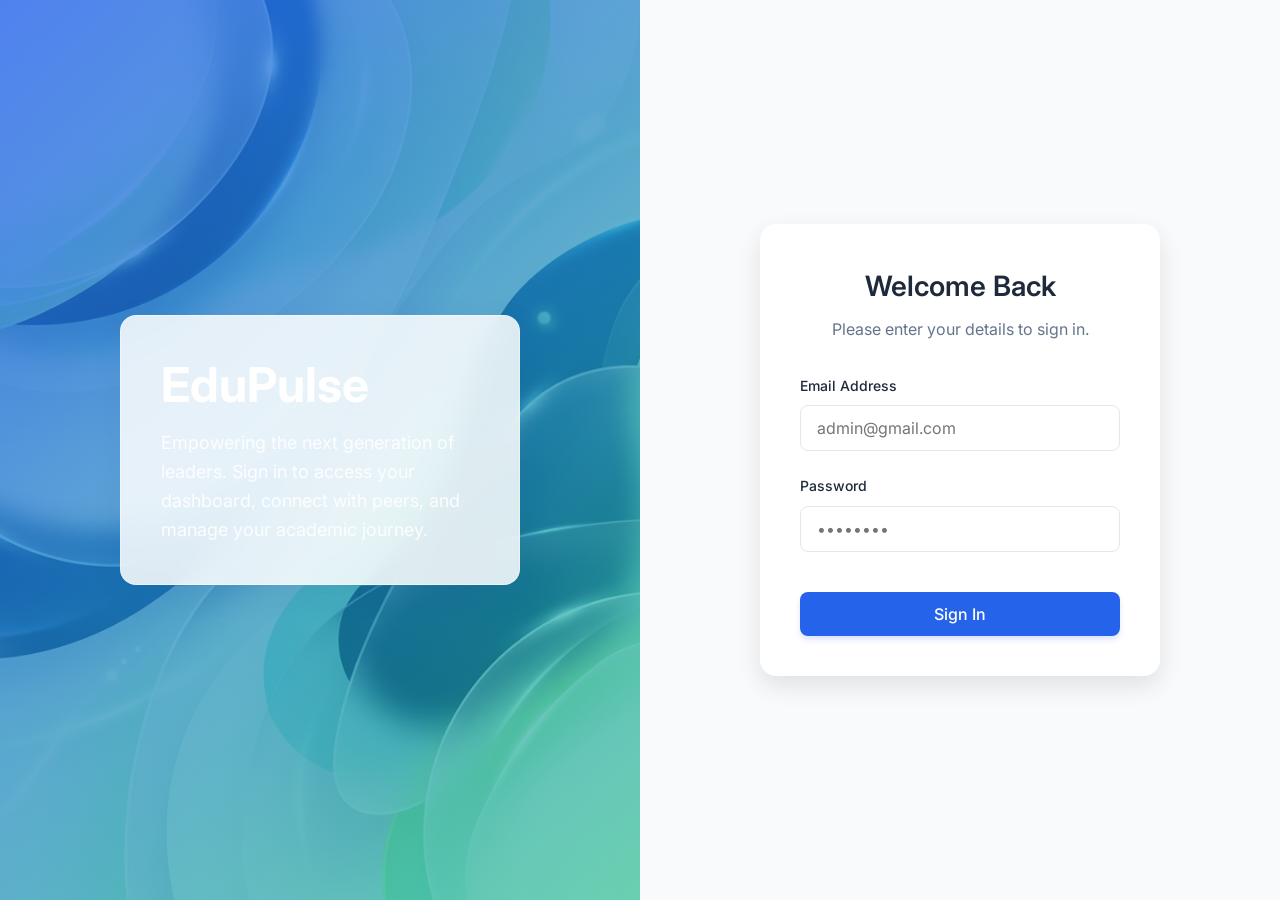
==== project/index.html @ fe65ae78 "initial commit" ====
<!DOCTYPE html>
<html lang="en">

<head>
    <meta charset="UTF-8">
    <meta name="viewport" content="width=device-width, initial-scale=1.0">
    <title>Institution Portal | Login</title>
    <link rel="stylesheet" href="css/style.css">
</head>

<body>

    <div class="login-page">
        <!-- Left Side: Brand/Hero Image -->
        <div class="login-left">
            <div class="login-bg" style="background-image: url('assets/images/hero_bg.png');"></div>
            <div class="login-brand-overlay"></div>
            <div class="login-brand-content glass-panel" style="padding: 2.5rem;">
                <h1>EduPulse</h1>
                <p>Empowering the next generation of leaders. Sign in to access your dashboard, connect with peers, and
                    manage your academic journey.</p>
            </div>
        </div>

        <!-- Right Side: Login Form -->
        <div class="login-right">
            <div class="login-card glass-panel" style="background: #fff; box-shadow: var(--shadow-lg); border: none;">
                <div class="login-card-header">
                    <h2>Welcome Back</h2>
                    <p>Please enter your details to sign in.</p>
                </div>

                <div class="form-group">
                    <label for="email">Email Address</label>
                    <input type="email" id="email" placeholder="admin@gmail.com">
                </div>

                <div class="form-group">
                    <label for="password">Password</label>
                    <input type="password" id="password" placeholder="••••••••">
                </div>

                <button onclick="login()" class="btn btn-primary btn-block" style="margin-top: 1rem;">
                    Sign In
                </button>
            </div>
        </div>
    </div>

    <!-- Container for dynamic Toast Notifications -->
    <div id="toast-container"></div>

    <script src="js/utils.js"></script>
    <script src="js/auth.js"></script>
</body>

</html>
---- project/css/style.css ----
@import url('https://fonts.googleapis.com/css2?family=Inter:wght@300;400;500;600;700&display=swap');

:root {
    --primary-blue: #2563EB;
    --primary-blue-hover: #1D4ED8;
    --primary-green: #10B981;
    --primary-green-hover: #059669;
    --bg-light: #F8FAFC;
    --card-bg: rgba(255, 255, 255, 0.85);
    --text-main: #1E293B;
    --text-muted: #64748B;
    --border-color: #E2E8F0;
    --shadow-sm: 0 1px 3px rgba(0,0,0,0.1);
    --shadow-md: 0 4px 6px rgba(0,0,0,0.05), 0 10px 15px rgba(0,0,0,0.1);
    --shadow-lg: 0 10px 25px rgba(0,0,0,0.1);
    --glass-shadow: 0 8px 32px 0 rgba(31, 38, 135, 0.07);
    --glass-border: 1px solid rgba(255, 255, 255, 0.4);
}

* {
    margin: 0;
    padding: 0;
    box-sizing: border-box;
}

body {
    font-family: 'Inter', sans-serif;
    background: var(--bg-light);
    color: var(--text-main);
    line-height: 1.6;
    min-height: 100vh;
}

/* Glassmorphism utility */
.glass-panel {
    background: var(--card-bg);
    backdrop-filter: blur(12px);
    -webkit-backdrop-filter: blur(12px);
    border: var(--glass-border);
    border-radius: 16px;
    box-shadow: var(--glass-shadow);
}

/* Typography Utilities */
h1, h2, h3, h4 {
    color: var(--text-main);
    font-weight: 600;
}

/* Form Styles */
.form-group {
    margin-bottom: 1.5rem;
    text-align: left;
}

.form-group label {
    display: block;
    font-size: 0.875rem;
    font-weight: 500;
    margin-bottom: 0.5rem;
    color: var(--text-main);
}

input[type="text"],
input[type="email"],
input[type="password"],
input[type="number"] {
    width: 100%;
    padding: 0.75rem 1rem;
    border: 1px solid var(--border-color);
    border-radius: 8px;
    font-size: 1rem;
    font-family: 'Inter', sans-serif;
    transition: all 0.2s ease;
    background-color: #fff;
}

input:focus {
    outline: none;
    border-color: var(--primary-blue);
    box-shadow: 0 0 0 3px rgba(37, 99, 235, 0.15);
}

/* Button Styles */
.btn {
    display: inline-flex;
    align-items: center;
    justify-content: center;
    padding: 0.75rem 1.5rem;
    border-radius: 8px;
    font-weight: 500;
    font-size: 1rem;
    cursor: pointer;
    transition: all 0.2s ease;
    border: none;
    font-family: 'Inter', sans-serif;
}

.btn-primary {
    background-color: var(--primary-blue);
    color: white;
    box-shadow: 0 4px 6px -1px rgba(37, 99, 235, 0.2);
}

.btn-primary:hover {
    background-color: var(--primary-blue-hover);
    transform: translateY(-1px);
    box-shadow: 0 6px 8px -1px rgba(37, 99, 235, 0.3);
}

.btn-primary:active {
    transform: translateY(0);
}

.btn-success {
    background-color: var(--primary-green);
    color: white;
}

.btn-success:hover {
    background-color: var(--primary-green-hover);
}

.btn-block {
    width: 100%;
}

/* Login specific layout */
.login-page {
    display: flex;
    min-height: 100vh;
}

.login-left {
    flex: 1;
    display: flex;
    align-items: center;
    justify-content: center;
    padding: 2rem;
    position: relative;
    overflow: hidden;
}

/* We will inject the generated background image here dynamically or in HTML */
.login-bg {
    position: absolute;
    top: 0; left: 0; right: 0; bottom: 0;
    background-size: cover;
    background-position: center;
    z-index: 1;
}

.login-brand-overlay {
    position: absolute;
    top: 0; left: 0; right: 0; bottom: 0;
    background: linear-gradient(135deg, rgba(37, 99, 235, 0.8) 0%, rgba(16, 185, 129, 0.6) 100%);
    z-index: 2;
}

.login-brand-content {
    position: relative;
    z-index: 3;
    color: white;
    max-width: 400px;
}

.login-brand-content h1 {
    font-size: 3rem;
    font-weight: 700;
    color: white;
    margin-bottom: 1rem;
    line-height: 1.2;
}

.login-brand-content p {
    font-size: 1.125rem;
    opacity: 0.9;
}

.login-right {
    flex: 1;
    display: flex;
    align-items: center;
    justify-content: center;
    padding: 2rem;
    background-color: var(--bg-light);
}

.login-card {
    width: 100%;
    max-width: 400px;
    padding: 2.5rem;
    text-align: center;
}

.login-card-header {
    margin-bottom: 2rem;
}

.login-card-header h2 {
    font-size: 1.75rem;
    margin-bottom: 0.5rem;
}

.login-card-header p {
    color: var(--text-muted);
}

/* Toast Notification Utility */
#toast-container {
    position: fixed;
    bottom: 20px;
    right: 20px;
    z-index: 9999;
    display: flex;
    flex-direction: column;
    gap: 10px;
}

.toast {
    background: white;
    color: var(--text-main);
    padding: 1rem 1.5rem;
    border-radius: 8px;
    box-shadow: var(--shadow-lg);
    display: flex;
    align-items: center;
    gap: 12px;
    transform: translateX(120%);
    transition: transform 0.3s cubic-bezier(0.68, -0.55, 0.265, 1.55);
    border-left: 4px solid var(--primary-blue);
}

.toast.show {
    transform: translateX(0);
}

.toast.success {
    border-left-color: var(--primary-green);
}

.toast.error {
    border-left-color: #EF4444;
}

/* Table Utilities */
.table-container {
    background: white;
    border-radius: 12px;
    box-shadow: var(--shadow-sm);
    overflow: hidden;
    margin-top: 1.5rem;
}

table {
    width: 100%;
    border-collapse: collapse;
    text-align: left;
}

th, td {
    padding: 1rem 1.5rem;
    border-bottom: 1px solid var(--border-color);
}

th {
    background-color: #F1F5F9;
    font-weight: 600;
    color: var(--text-muted);
    text-transform: uppercase;
    font-size: 0.75rem;
    letter-spacing: 0.05em;
}

tr:last-child td {
    border-bottom: none;
}

tbody tr {
    transition: background-color 0.2s;
}

tbody tr:hover {
    background-color: #F8FAFC;
}

.badge {
    padding: 0.25rem 0.75rem;
    border-radius: 9999px;
    font-size: 0.75rem;
    font-weight: 600;
}

.badge-green {
    background: #D1FAE5;
    color: #065F46;
}

.badge-blue {
    background: #DBEAFE;
    color: #1E40AF;
}
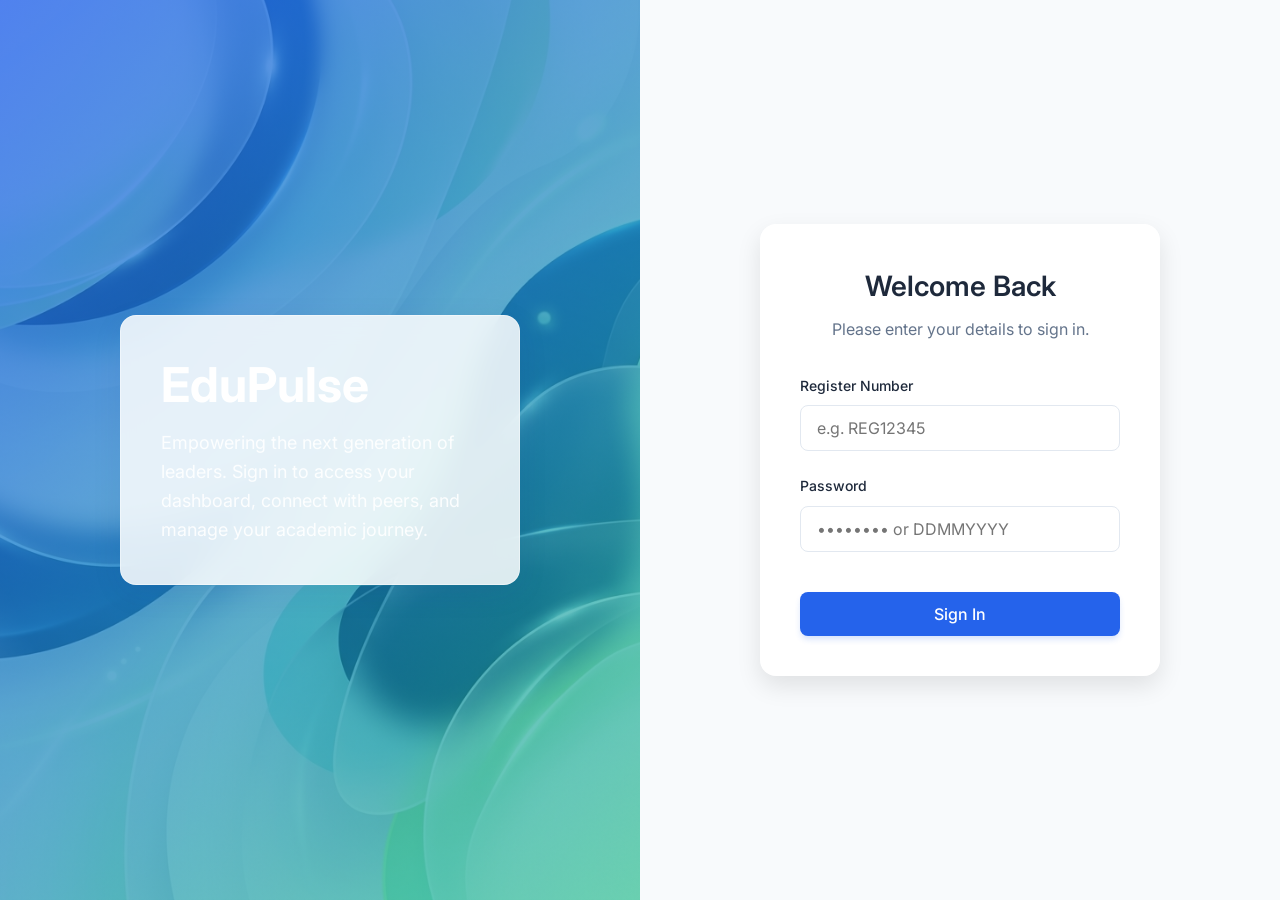
==== commit 1c413202: "student side modifications" ====
--- a/project/index.html
+++ b/project/index.html
@@ -31,13 +31,13 @@
                 </div>
 
                 <div class="form-group">
-                    <label for="email">Email Address</label>
-                    <input type="email" id="email" placeholder="admin@gmail.com">
+                    <label for="email">Register Number</label>
+                    <input type="text" id="email" placeholder="e.g. REG12345">
                 </div>
 
                 <div class="form-group">
                     <label for="password">Password</label>
-                    <input type="password" id="password" placeholder="••••••••">
+                    <input type="password" id="password" placeholder="•••••••• or DDMMYYYY">
                 </div>
 
                 <button onclick="login()" class="btn btn-primary btn-block" style="margin-top: 1rem;">
--- a/project/css/style.css
+++ b/project/css/style.css
@@ -121,6 +121,48 @@
     background-color: var(--primary-green-hover);
 }
 
+.btn-dark {
+    background-color: #1E293B;
+    color: white;
+}
+.btn-dark:hover { background-color: #0F172A; }
+
+.btn-light {
+    background-color: #E2E8F0;
+    color: #475569;
+}
+.btn-light:hover { background-color: #CBD5E1; }
+
+.btn-yellow {
+    background-color: #FBBF24;
+    color: #1E293B;
+    font-weight: 600;
+}
+.btn-yellow:hover { background-color: #F59E0B; }
+
+.btn-clear {
+    background: transparent;
+    color: var(--text-main);
+    font-weight: 600;
+    text-transform: uppercase;
+    font-size: 0.875rem;
+    padding: 0.5rem;
+}
+.btn-clear:hover { background: #F1F5F9; }
+
+.btn-icon {
+    background: transparent;
+    border: none;
+    padding: 0.25rem;
+    cursor: pointer;
+    color: var(--text-muted);
+    transition: color 0.2s;
+    display: inline-flex;
+    align-items: center;
+    justify-content: center;
+}
+.btn-icon:hover { color: var(--primary-blue); }
+
 .btn-block {
     width: 100%;
 }
@@ -264,12 +306,14 @@
 }
 
 th {
-    background-color: #F1F5F9;
-    font-weight: 600;
-    color: var(--text-muted);
-    text-transform: uppercase;
-    font-size: 0.75rem;
-    letter-spacing: 0.05em;
+    background-color: #475569;
+    font-weight: 600;
+    color: white;
+    font-size: 0.85rem;
+}
+
+td {
+    font-size: 0.875rem;
 }
 
 tr:last-child td {
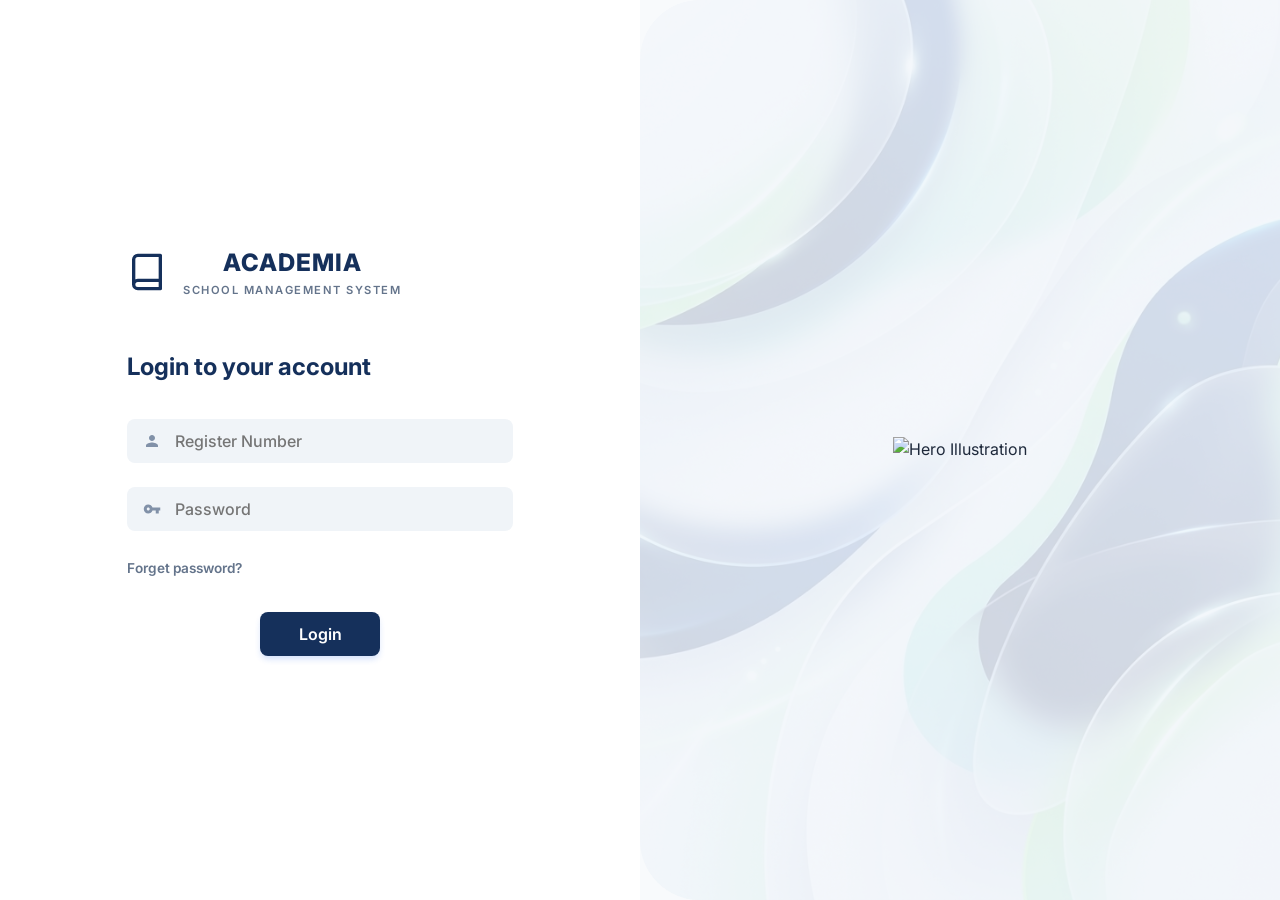
==== commit 08c256d0: "Basic fuctionality implemented" ====
--- a/project/index.html
+++ b/project/index.html
@@ -11,39 +11,75 @@
 <body>
 
     <div class="login-page">
-        <!-- Left Side: Brand/Hero Image -->
-        <div class="login-left">
-            <div class="login-bg" style="background-image: url('assets/images/hero_bg.png');"></div>
-            <div class="login-brand-overlay"></div>
-            <div class="login-brand-content glass-panel" style="padding: 2.5rem;">
-                <h1>EduPulse</h1>
-                <p>Empowering the next generation of leaders. Sign in to access your dashboard, connect with peers, and
-                    manage your academic journey.</p>
+        <!-- Left Side: Login Form -->
+        <div class="login-right" style="background: white; border: none; align-items: center;">
+            <div class="login-card"
+                style="box-shadow: none; border: none; width: 100%; max-width: 450px; padding: 2rem;">
+                <!-- Brand Headers -->
+                <div style="display: flex; align-items: center; gap: 1rem; margin-bottom: 3rem;">
+                    <svg width="40" height="40" viewBox="0 0 24 24" fill="none" stroke="#15305b" stroke-width="2"
+                        stroke-linecap="round" stroke-linejoin="round">
+                        <path d="M4 19.5v-15A2.5 2.5 0 0 1 6.5 2H20v20H6.5a2.5 2.5 0 0 1 0-5H20"></path>
+                    </svg>
+                    <div>
+                        <h1
+                            style="font-size: 1.5rem; color: #15305b; margin: 0; font-weight: 800; letter-spacing: 1px;">
+                            ACADEMIA</h1>
+                        <p
+                            style="font-size: 0.70rem; color: #64748b; margin: 0; text-transform: uppercase; font-weight: 600; letter-spacing: 1.5px;">
+                            School Management System</p>
+                    </div>
+                </div>
+
+                <div class="login-card-header" style="text-align: left; margin-bottom: 2rem;">
+                    <h2 style="color: #15305b; font-size: 1.5rem; font-weight: 700;">Login to your account</h2>
+                </div>
+
+                <div class="form-group" style="position: relative; margin-bottom: 1.5rem;">
+                    <div
+                        style="position: absolute; left: 1rem; top: 50%; transform: translateY(-50%); display:flex; align-items:center; opacity: 0.5;">
+                        <svg width="18" height="18" viewBox="0 0 24 24" fill="#15305b" stroke="none">
+                            <path
+                                d="M12 12c2.21 0 4-1.79 4-4s-1.79-4-4-4-4 1.79-4 4 1.79 4 4 4zm0 2c-2.67 0-8 1.34-8 4v2h16v-2c0-2.66-5.33-4-8-4z" />
+                        </svg>
+                    </div>
+                    <input type="text" id="email" placeholder="Register Number"
+                        style="background: #f0f4f8; border: none; padding-left: 3rem; color: #15305b; font-weight: 500;">
+                </div>
+
+                <div class="form-group" style="position: relative; margin-bottom: 1.5rem;">
+                    <div
+                        style="position: absolute; left: 1rem; top: 50%; transform: translateY(-50%); display:flex; align-items:center; opacity: 0.5;">
+                        <svg width="18" height="18" viewBox="0 0 24 24" fill="#15305b" stroke="none">
+                            <path
+                                d="M12.65 10C11.83 7.67 9.61 6 7 6c-3.31 0-6 2.69-6 6s2.69 6 6 6c2.61 0 4.83-1.67 5.65-4H17v4h4v-4h2v-4H12.65zM7 14c-1.1 0-2-.9-2-2s.9-2 2-2 2 .9 2 2-.9 2-2 2z" />
+                        </svg>
+                    </div>
+                    <input type="password" id="password" placeholder="Password"
+                        style="background: #f0f4f8; border: none; padding-left: 3rem; color: #15305b; font-weight: 500;">
+                </div>
+
+                <div style="text-align: left; margin-bottom: 2rem;">
+                    <a href="#"
+                        style="color: #64748b; font-size: 0.85rem; font-weight: 600; text-decoration: none;">Forget
+                        password?</a>
+                </div>
+
+                <button onclick="login()" class="btn btn-primary"
+                    style="background: #15305b; border-radius: 8px; width: 120px; font-weight: 600;">
+                    Login
+                </button>
             </div>
         </div>
 
-        <!-- Right Side: Login Form -->
-        <div class="login-right">
-            <div class="login-card glass-panel" style="background: #fff; box-shadow: var(--shadow-lg); border: none;">
-                <div class="login-card-header">
-                    <h2>Welcome Back</h2>
-                    <p>Please enter your details to sign in.</p>
-                </div>
-
-                <div class="form-group">
-                    <label for="email">Register Number</label>
-                    <input type="text" id="email" placeholder="e.g. REG12345">
-                </div>
-
-                <div class="form-group">
-                    <label for="password">Password</label>
-                    <input type="password" id="password" placeholder="•••••••• or DDMMYYYY">
-                </div>
-
-                <button onclick="login()" class="btn btn-primary btn-block" style="margin-top: 1rem;">
-                    Sign In
-                </button>
+        <!-- Right Side: Graphic/Hero Image -->
+        <div class="login-left"
+            style="background: #f4f7fb; position: relative; border-radius: 60px 0 0 60px; overflow: hidden; display: flex; align-items: center; justify-content: center;">
+            <div
+                style="position: absolute; top:0;left:0;right:0;bottom:0; background: url('assets/images/hero_bg.png') center/cover; opacity: 0.15; mix-blend-mode: multiply;">
             </div>
+            <img src="C:\Users\Ismail M\.gemini\antigravity\brain\f812c628-6463-42a0-8163-78e9f0e87416\school_login_illustration_1775741811954.png"
+                alt="Hero Illustration" style="max-width: 80%; z-index: 2; object-fit: contain;">
         </div>
     </div>
 
